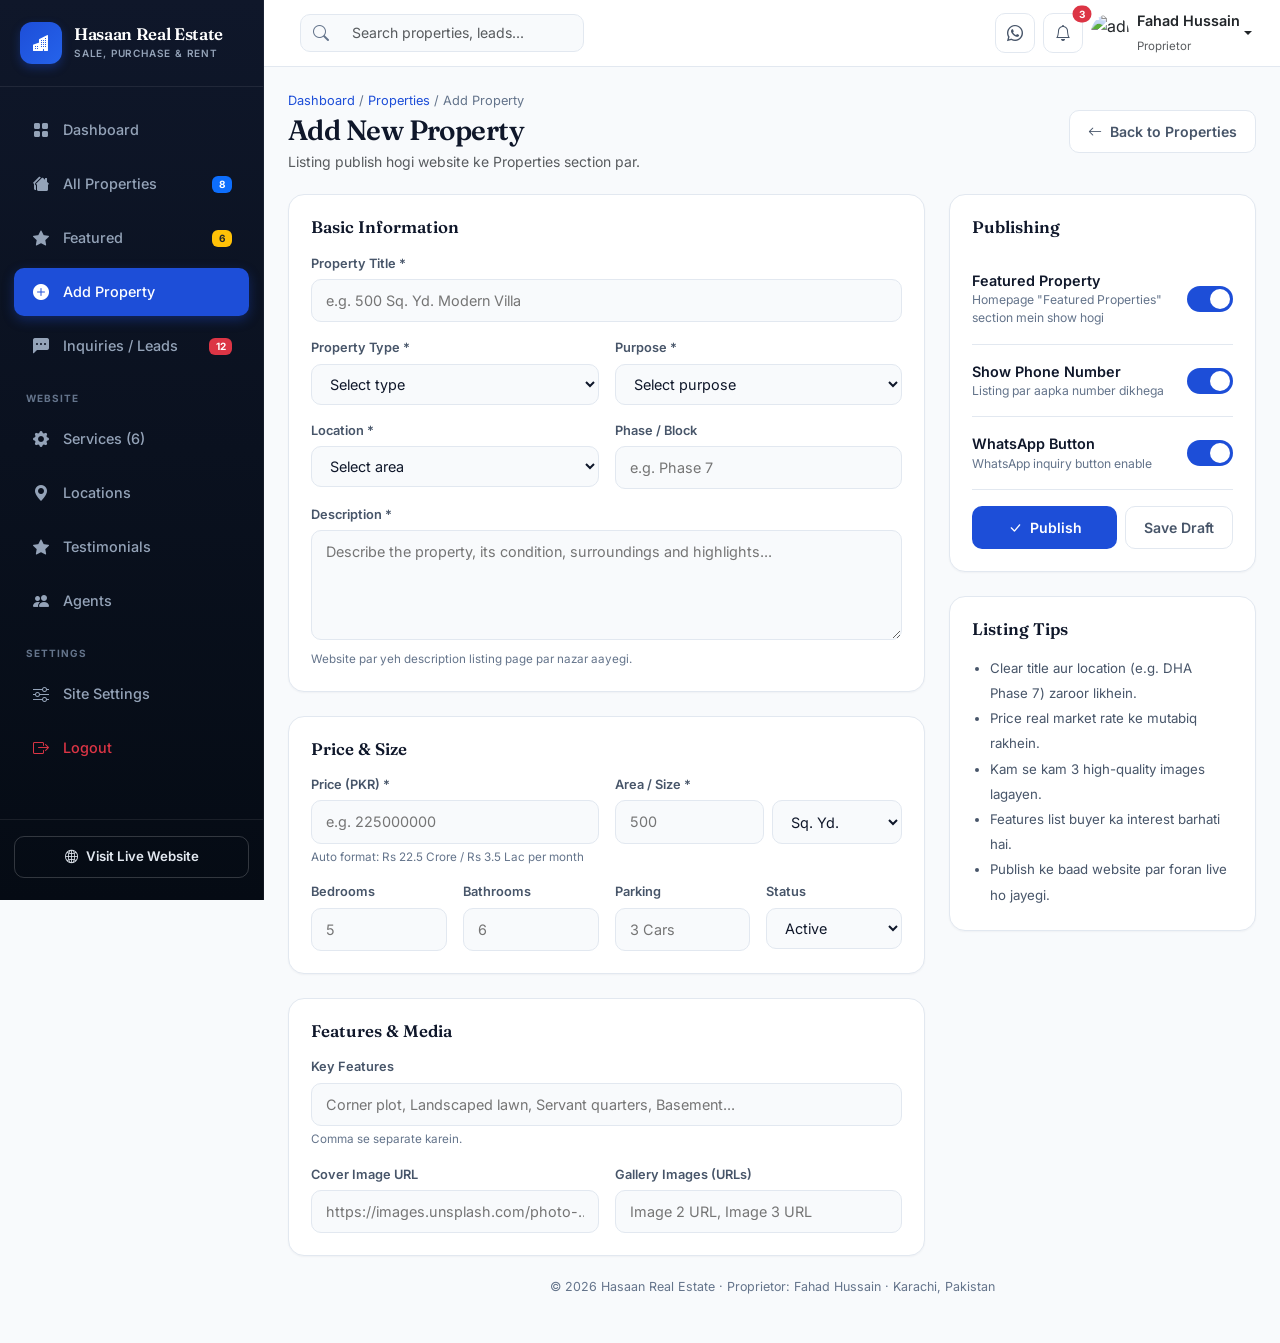
==== add-property.html @ 1128c4a3 "AdminPanel" ====
<!DOCTYPE html>
<html lang="en">
<head>
    <meta charset="UTF-8">
    <meta name="viewport" content="width=device-width, initial-scale=1.0">
    <title>Add Property | Hasaan Real Estate</title>

    <link href="https://fonts.googleapis.com/css2?family=Inter:wght@400;500;600;700;800&family=Fraunces:opsz,wght@9..144,500;9..144,600&display=swap" rel="stylesheet">
    <link href="https://cdn.jsdelivr.net/npm/bootstrap@5.3.2/dist/css/bootstrap.min.css" rel="stylesheet">
    <link rel="stylesheet" href="https://cdn.jsdelivr.net/npm/bootstrap-icons@1.11.1/font/bootstrap-icons.css">
    <link rel="stylesheet" href="dashboard.css">
</head>
<body>

<div class="d-flex">
    <div id="sidebar-root"></div>
    <div class="sidebar-overlay" id="sidebarOverlay"></div>

    <div id="content">
        <div id="topbar-root"></div>

        <div class="container-fluid p-4">
            <div class="page-head">
                <div>
                    <div class="breadcrumb-app mb-1"><a href="dashboard.html">Dashboard</a> / <a href="properties.html">Properties</a> / Add Property</div>
                    <h3 class="page-title mb-1">Add New Property</h3>
                    <p class="text-muted small mb-0">Listing publish hogi website ke Properties section par.</p>
                </div>
                <a href="properties.html" class="btn-ghost"><i class="bi bi-arrow-left"></i> Back to Properties</a>
            </div>

            <form data-demo data-msg="Property published successfully (demo).">
                <div class="row g-4">
                    <!-- Main form -->
                    <div class="col-12 col-xl-8">
                        <div class="panel mb-4">
                            <h5 class="panel-title mb-3">Basic Information</h5>
                            <div class="row g-3">
                                <div class="col-12">
                                    <label class="field-label">Property Title *</label>
                                    <input type="text" class="field" placeholder="e.g. 500 Sq. Yd. Modern Villa" required>
                                </div>
                                <div class="col-12 col-md-6">
                                    <label class="field-label">Property Type *</label>
                                    <select class="field" required>
                                        <option value="">Select type</option>
                                        <option>House</option>
                                        <option>Apartment</option>
                                        <option>Plot</option>
                                        <option>Commercial</option>
                                        <option>Office</option>
                                    </select>
                                </div>
                                <div class="col-12 col-md-6">
                                    <label class="field-label">Purpose *</label>
                                    <select class="field" required>
                                        <option value="">Select purpose</option>
                                        <option>Buy (For Sale)</option>
                                        <option>Rent (For Rent)</option>
                                    </select>
                                </div>
                                <div class="col-12 col-md-6">
                                    <label class="field-label">Location *</label>
                                    <select class="field" required>
                                        <option value="">Select area</option>
                                        <option>DHA Karachi</option>
                                        <option>Clifton</option>
                                        <option>Bahria Town</option>
                                        <option>PECHS</option>
                                        <option>Gulshan-e-Iqbal</option>
                                        <option>Gulistan-e-Jauhar</option>
                                        <option>North Nazimabad</option>
                                        <option>Other Karachi Areas</option>
                                    </select>
                                </div>
                                <div class="col-12 col-md-6">
                                    <label class="field-label">Phase / Block</label>
                                    <input type="text" class="field" placeholder="e.g. Phase 7">
                                </div>
                                <div class="col-12">
                                    <label class="field-label">Description *</label>
                                    <textarea class="field" placeholder="Describe the property, its condition, surroundings and highlights..." required></textarea>
                                    <div class="form-hint">Website par yeh description listing page par nazar aayegi.</div>
                                </div>
                            </div>
                        </div>

                        <div class="panel mb-4">
                            <h5 class="panel-title mb-3">Price &amp; Size</h5>
                            <div class="row g-3">
                                <div class="col-12 col-md-6">
                                    <label class="field-label">Price (PKR) *</label>
                                    <input type="text" class="field" placeholder="e.g. 225000000" required>
                                    <div class="form-hint">Auto format: Rs 22.5 Crore / Rs 3.5 Lac per month</div>
                                </div>
                                <div class="col-12 col-md-6">
                                    <label class="field-label">Area / Size *</label>
                                    <div class="d-flex gap-2">
                                        <input type="text" class="field" placeholder="500" required>
                                        <select class="field" style="max-width:130px;">
                                            <option>Sq. Yd.</option>
                                            <option>Sq. Ft.</option>
                                            <option>Marla</option>
                                            <option>Kanal</option>
                                        </select>
                                    </div>
                                </div>
                                <div class="col-6 col-md-3">
                                    <label class="field-label">Bedrooms</label>
                                    <input type="number" class="field" placeholder="5" min="0">
                                </div>
                                <div class="col-6 col-md-3">
                                    <label class="field-label">Bathrooms</label>
                                    <input type="number" class="field" placeholder="6" min="0">
                                </div>
                                <div class="col-6 col-md-3">
                                    <label class="field-label">Parking</label>
                                    <input type="text" class="field" placeholder="3 Cars">
                                </div>
                                <div class="col-6 col-md-3">
                                    <label class="field-label">Status</label>
                                    <select class="field">
                                        <option>Active</option>
                                        <option>Pending</option>
                                        <option>Sold / Rented</option>
                                    </select>
                                </div>
                            </div>
                        </div>

                        <div class="panel">
                            <h5 class="panel-title mb-3">Features &amp; Media</h5>
                            <div class="row g-3">
                                <div class="col-12">
                                    <label class="field-label">Key Features</label>
                                    <input type="text" class="field" placeholder="Corner plot, Landscaped lawn, Servant quarters, Basement...">
                                    <div class="form-hint">Comma se separate karein.</div>
                                </div>
                                <div class="col-12 col-md-6">
                                    <label class="field-label">Cover Image URL</label>
                                    <input type="url" class="field" placeholder="https://images.unsplash.com/photo-...">
                                </div>
                                <div class="col-12 col-md-6">
                                    <label class="field-label">Gallery Images (URLs)</label>
                                    <input type="text" class="field" placeholder="Image 2 URL, Image 3 URL">
                                </div>
                            </div>
                        </div>
                    </div>

                    <!-- Sidebar options -->
                    <div class="col-12 col-xl-4">
                        <div class="panel mb-4">
                            <h5 class="panel-title mb-3">Publishing</h5>
                            <div class="setting-row">
                                <div>
                                    <div class="prop-title">Featured Property</div>
                                    <div class="prop-loc">Homepage "Featured Properties" section mein show hogi</div>
                                </div>
                                <label class="switch">
                                    <input type="checkbox" checked>
                                    <span class="slider"></span>
                                </label>
                            </div>
                            <div class="setting-row">
                                <div>
                                    <div class="prop-title">Show Phone Number</div>
                                    <div class="prop-loc">Listing par aapka number dikhega</div>
                                </div>
                                <label class="switch">
                                    <input type="checkbox" checked>
                                    <span class="slider"></span>
                                </label>
                            </div>
                            <div class="setting-row">
                                <div>
                                    <div class="prop-title">WhatsApp Button</div>
                                    <div class="prop-loc">WhatsApp inquiry button enable</div>
                                </div>
                                <label class="switch">
                                    <input type="checkbox" checked>
                                    <span class="slider"></span>
                                </label>
                            </div>
                            <div class="d-flex gap-2 mt-3">
                                <button type="submit" class="btn-primary-app justify-content-center flex-grow-1"><i class="bi bi-check-lg"></i> Publish</button>
                                <button type="button" class="btn-ghost justify-content-center" data-action-msg="Draft saved (demo).">Save Draft</button>
                            </div>
                        </div>

                        <div class="panel">
                            <h5 class="panel-title mb-3">Listing Tips</h5>
                            <ul class="mb-0" style="font-size:0.83rem; color:var(--text-secondary); padding-left:18px; line-height:1.9;">
                                <li>Clear title aur location (e.g. DHA Phase 7) zaroor likhein.</li>
                                <li>Price real market rate ke mutabiq rakhein.</li>
                                <li>Kam se kam 3 high-quality images lagayen.</li>
                                <li>Features list buyer ka interest barhati hai.</li>
                                <li>Publish ke baad website par foran live ho jayegi.</li>
                            </ul>
                        </div>
                    </div>
                </div>
            </form>

            <p class="page-footer">&copy; 2026 Hasaan Real Estate &middot; Proprietor: Fahad Hussain &middot; Karachi, Pakistan</p>
        </div>
    </div>
</div>

<script src="https://cdn.jsdelivr.net/npm/bootstrap@5.3.2/dist/js/bootstrap.bundle.min.js"></script>
<script src="dashboard.js"></script>
</body>
</html>
---- dashboard.css ----
:root {
    --primary: #1d4ed8;
    --primary-hover: #1e40af;
    --primary-light: #eff6ff;
    --navy: #0f172a;
    --navy-deep: #050b14;
    --bg: #ffffff;
    --bg-alt: #f8fafc;
    --border: #e2e8f0;
    --text: #0f172a;
    --text-secondary: #475569;
    --text-muted: #64748b;
    --success: #16a34a;
    --sidebar-width: 264px;
}

* { box-sizing: border-box; }

html { overflow-x: hidden; }

body {
    font-family: 'Inter', sans-serif;
    background-color: var(--bg-alt);
    color: var(--text);
    -webkit-font-smoothing: antialiased;
}

.font-display { font-family: 'Fraunces', Georgia, serif; }

/* ---------- Sidebar ---------- */
#sidebar-root {
    flex: 0 0 var(--sidebar-width);
    width: var(--sidebar-width);
    align-self: stretch;
}

#sidebar {
    position: sticky;
    top: 0;
    width: var(--sidebar-width);
    height: 100vh;
    height: 100dvh;
    overflow-y: auto;
    overscroll-behavior: contain;
    background: linear-gradient(180deg, var(--navy) 0%, var(--navy-deep) 100%);
    transition: margin-left 0.3s ease;
    z-index: 1000;
    border-right: 1px solid rgba(255, 255, 255, 0.05);
}

#sidebar::-webkit-scrollbar { width: 6px; }
#sidebar::-webkit-scrollbar-track { background: transparent; }
#sidebar::-webkit-scrollbar-thumb { background: rgba(255, 255, 255, 0.16); border-radius: 999px; }

.brand-block {
    display: flex;
    align-items: center;
    gap: 12px;
    padding: 22px 20px;
    border-bottom: 1px solid rgba(255, 255, 255, 0.08);
}

.brand-icon {
    width: 42px;
    height: 42px;
    border-radius: 12px;
    display: flex;
    align-items: center;
    justify-content: center;
    background: linear-gradient(to bottom right, var(--primary), #2563eb);
    color: #fff;
    box-shadow: 0 4px 10px rgba(29, 78, 216, 0.35);
    flex-shrink: 0;
}

.brand-name {
    font-family: 'Fraunces', Georgia, serif;
    font-size: 1.05rem;
    font-weight: 600;
    color: #fff;
    line-height: 1.15;
    letter-spacing: -0.02em;
}

.brand-tagline {
    font-size: 10px;
    font-weight: 600;
    letter-spacing: 0.08em;
    text-transform: uppercase;
    color: #94a3b8;
    margin-top: 2px;
}

#sidebar .nav-link {
    color: #94a3b8;
    font-size: 0.9rem;
    font-weight: 500;
    padding: 11px 16px;
    border-radius: 10px;
    margin: 3px 14px;
    display: flex;
    align-items: center;
    gap: 12px;
    transition: 0.18s;
    border: 1px solid transparent;
    text-decoration: none;
}

#sidebar .nav-link i { font-size: 1rem; width: 20px; text-align: center; }

#sidebar .nav-link:hover {
    color: #fff;
    background-color: rgba(255, 255, 255, 0.06);
}

#sidebar .nav-link.active {
    color: #fff;
    background-color: var(--primary);
    box-shadow: 0 4px 12px rgba(29, 78, 216, 0.35);
}

#sidebar .nav-link .badge {
    margin-left: auto;
    font-size: 10px;
    font-weight: 700;
}

.sidebar-section {
    padding: 18px 26px 6px;
    font-size: 10px;
    font-weight: 700;
    letter-spacing: 0.1em;
    text-transform: uppercase;
    color: #64748b;
    list-style: none;
}

.sidebar-footer {
    margin-top: auto;
    padding: 16px 14px 22px;
    border-top: 1px solid rgba(255, 255, 255, 0.08);
}

.live-site-btn {
    display: flex;
    align-items: center;
    justify-content: center;
    gap: 8px;
    width: 100%;
    padding: 10px;
    border-radius: 10px;
    border: 1px solid rgba(255, 255, 255, 0.18);
    color: #e2e8f0;
    font-size: 0.83rem;
    font-weight: 600;
    text-decoration: none;
    transition: 0.2s;
}

.live-site-btn:hover {
    background: rgba(255, 255, 255, 0.08);
    color: #fff;
}

/* ---------- Main ---------- */
#content {
    flex: 1 1 auto;
    min-width: 0;
    min-height: 100vh;
    transition: width 0.3s ease;
}

#topbar-root { display: contents; }

.top-navbar {
    background-color: rgba(255, 255, 255, 0.95);
    backdrop-filter: blur(8px);
    border-bottom: 1px solid var(--border);
    padding: 10px 28px;
    position: sticky;
    top: 0;
    z-index: 900;
}

.search-box {
    background: var(--bg-alt);
    border: 1px solid var(--border);
    border-radius: 10px;
}

.search-box .input-group-text {
    background: transparent;
    border: 0;
    color: var(--text-muted);
}

.search-box .form-control {
    background: transparent;
    border: 0;
    font-size: 0.88rem;
}

.search-box .form-control:focus { box-shadow: none; }

.icon-btn {
    width: 40px;
    height: 40px;
    border-radius: 10px;
    border: 1px solid var(--border);
    background: #fff;
    display: inline-flex;
    align-items: center;
    justify-content: center;
    color: var(--text-secondary);
    transition: 0.2s;
    text-decoration: none;
}

.icon-btn:hover {
    border-color: var(--primary);
    color: var(--primary);
    background: var(--primary-light);
}

/* ---------- Cards ---------- */
.stat-card, .panel {
    background: #fff;
    border: 1px solid var(--border);
    border-radius: 16px;
    box-shadow: 0 1px 2px rgba(15, 23, 42, 0.04);
}

.stat-card {
    padding: 20px;
    transition: transform 0.2s, box-shadow 0.2s;
    height: 100%;
}

.stat-card:hover {
    transform: translateY(-3px);
    box-shadow: 0 12px 24px -12px rgba(15, 23, 42, 0.18);
}

.stat-label {
    font-size: 0.78rem;
    font-weight: 600;
    color: var(--text-muted);
    letter-spacing: 0.02em;
}

.stat-value {
    font-family: 'Fraunces', Georgia, serif;
    font-size: 1.85rem;
    font-weight: 600;
    color: var(--navy);
    line-height: 1.1;
}

.stat-delta { font-size: 0.75rem; font-weight: 600; }

.icon-box {
    width: 46px;
    height: 46px;
    border-radius: 12px;
    display: flex;
    align-items: center;
    justify-content: center;
    font-size: 1.25rem;
    flex-shrink: 0;
}

.panel { padding: 22px; }

.panel-title {
    font-family: 'Fraunces', Georgia, serif;
    font-size: 1.05rem;
    font-weight: 600;
    color: var(--navy);
    margin: 0;
}

.section-link {
    font-size: 0.82rem;
    font-weight: 600;
    color: var(--primary);
    text-decoration: none;
}

.section-link:hover { color: var(--primary-hover); text-decoration: underline; }

.page-title {
    font-family: 'Fraunces', Georgia, serif;
    font-weight: 600;
    letter-spacing: -0.02em;
    color: var(--navy);
}

/* ---------- Badges ---------- */
.badge-soft {
    font-size: 0.7rem;
    font-weight: 600;
    padding: 5px 10px;
    border-radius: 999px;
    display: inline-block;
}

.badge-sale { background: var(--primary-light); color: var(--primary); }
.badge-rent { background: #fff7ed; color: #c2410c; }
.badge-active { background: #f0fdf4; color: var(--success); }
.badge-pending { background: #f1f5f9; color: var(--text-muted); }
.badge-featured { background: #fefce8; color: #a16207; }
.badge-new { background: #eff6ff; color: var(--primary); }
.badge-danger-soft { background: #fef2f2; color: #dc2626; }
.badge-purple { background: #f5f3ff; color: #7c3aed; }

/* ---------- Buttons ---------- */
.btn-primary-app {
    background: var(--primary);
    color: #fff;
    border: 0;
    border-radius: 10px;
    font-size: 0.88rem;
    font-weight: 600;
    padding: 10px 18px;
    display: inline-flex;
    align-items: center;
    gap: 8px;
    transition: 0.2s;
    text-decoration: none;
}

.btn-primary-app:hover { background: var(--primary-hover); color: #fff; }

.btn-ghost {
    background: #fff;
    color: var(--text-secondary);
    border: 1px solid var(--border);
    border-radius: 10px;
    font-size: 0.88rem;
    font-weight: 600;
    padding: 10px 18px;
    display: inline-flex;
    align-items: center;
    gap: 8px;
    transition: 0.2s;
    text-decoration: none;
}

.btn-ghost:hover { border-color: var(--primary); color: var(--primary); background: var(--primary-light); }

.filter-chip {
    border: 1px solid var(--border);
    background: #fff;
    color: var(--text-secondary);
    border-radius: 999px;
    font-size: 0.8rem;
    font-weight: 600;
    padding: 7px 16px;
    transition: 0.18s;
}

.filter-chip:hover { border-color: var(--primary); color: var(--primary); }

.filter-chip.active {
    background: var(--primary);
    border-color: var(--primary);
    color: #fff;
}

/* ---------- Tables ---------- */
.table thead th {
    font-size: 0.72rem;
    font-weight: 700;
    text-transform: uppercase;
    letter-spacing: 0.06em;
    color: var(--text-muted);
    background: var(--bg-alt);
    border-bottom: 1px solid var(--border);
    padding: 12px 14px;
    white-space: nowrap;
}

.table tbody td {
    padding: 13px 14px;
    vertical-align: middle;
    border-color: var(--border);
    font-size: 0.88rem;
}

.table-hover tbody tr:hover { background: var(--bg-alt); }

.prop-thumb {
    width: 52px;
    height: 52px;
    border-radius: 10px;
    object-fit: cover;
    border: 1px solid var(--border);
}

.prop-title { font-weight: 600; color: var(--navy); font-size: 0.9rem; }
.prop-loc { font-size: 0.76rem; color: var(--text-muted); }
.price-tag { font-weight: 700; color: var(--navy); white-space: nowrap; }

.btn-table {
    width: 32px;
    height: 32px;
    border-radius: 8px;
    border: 1px solid var(--border);
    background: #fff;
    color: var(--text-secondary);
    display: inline-flex;
    align-items: center;
    justify-content: center;
    font-size: 0.85rem;
    transition: 0.18s;
    text-decoration: none;
}

.btn-table:hover { border-color: var(--primary); color: var(--primary); background: var(--primary-light); }
.btn-table.danger:hover { border-color: #dc2626; color: #dc2626; background: #fef2f2; }

/* ---------- Leads ---------- */
.lead-item {
    display: flex;
    gap: 12px;
    padding: 14px 0;
    border-bottom: 1px solid var(--border);
}

.lead-item:last-child { border-bottom: 0; padding-bottom: 0; }

.lead-avatar {
    width: 40px;
    height: 40px;
    border-radius: 50%;
    background: var(--primary-light);
    color: var(--primary);
    display: flex;
    align-items: center;
    justify-content: center;
    font-weight: 700;
    font-size: 0.85rem;
    flex-shrink: 0;
}

.lead-name { font-size: 0.9rem; font-weight: 600; color: var(--navy); }
.lead-msg { font-size: 0.8rem; color: var(--text-secondary); margin: 2px 0 6px; }
.lead-time { font-size: 0.72rem; color: var(--text-muted); }

/* ---------- Mini cards (services / areas) ---------- */
.mini-card {
    border: 1px solid var(--border);
    border-radius: 12px;
    padding: 14px;
    background: #fff;
    transition: 0.2s;
    height: 100%;
}

.mini-card:hover {
    border-color: rgba(29, 78, 216, 0.4);
    box-shadow: 0 6px 16px -10px rgba(29, 78, 216, 0.4);
}

.mini-card .mc-icon {
    width: 36px;
    height: 36px;
    border-radius: 10px;
    background: var(--primary-light);
    color: var(--primary);
    display: flex;
    align-items: center;
    justify-content: center;
    font-size: 1rem;
}

.mini-card h6 { font-size: 0.85rem; font-weight: 600; color: var(--navy); margin: 10px 0 4px; }
.mini-card p { font-size: 0.75rem; color: var(--text-muted); margin: 0; line-height: 1.45; }

/* ---------- Property cards ---------- */
.prop-card {
    background: #fff;
    border: 1px solid var(--border);
    border-radius: 16px;
    overflow: hidden;
    transition: 0.22s;
    height: 100%;
    display: flex;
    flex-direction: column;
    text-decoration: none;
    color: inherit;
}

.prop-card:hover {
    transform: translateY(-4px);
    box-shadow: 0 18px 30px -18px rgba(15, 23, 42, 0.35);
    border-color: rgba(29, 78, 216, 0.4);
}

.prop-card .pc-img {
    position: relative;
    height: 190px;
    overflow: hidden;
}

.prop-card .pc-img img {
    width: 100%;
    height: 100%;
    object-fit: cover;
    transition: transform 0.35s;
}

.prop-card:hover .pc-img img { transform: scale(1.05); }

.prop-card .pc-badges {
    position: absolute;
    top: 12px;
    left: 12px;
    display: flex;
    gap: 6px;
}

.prop-card .pc-body { padding: 16px; flex: 1; display: flex; flex-direction: column; }
.prop-card .pc-price { font-family: 'Fraunces', Georgia, serif; font-weight: 600; font-size: 1.1rem; color: var(--primary); }
.prop-card .pc-title { font-weight: 600; color: var(--navy); font-size: 0.95rem; margin-top: 4px; }
.prop-card .pc-loc { font-size: 0.78rem; color: var(--text-muted); margin-top: 2px; }
.prop-card .pc-meta {
    margin-top: auto;
    padding-top: 12px;
    border-top: 1px solid var(--border);
    display: flex;
    flex-wrap: wrap;
    gap: 12px;
    font-size: 0.76rem;
    color: var(--text-secondary);
}

/* ---------- Forms ---------- */
.field-label {
    font-size: 0.8rem;
    font-weight: 600;
    color: var(--text-secondary);
    margin-bottom: 6px;
    display: block;
}

.field {
    width: 100%;
    border: 1px solid var(--border);
    border-radius: 10px;
    padding: 10px 14px;
    font-size: 0.9rem;
    background: var(--bg-alt);
    color: var(--text);
    transition: 0.18s;
}

.field:focus {
    outline: none;
    border-color: var(--primary);
    background: #fff;
    box-shadow: 0 0 0 3px rgba(29, 78, 216, 0.12);
}

textarea.field { min-height: 110px; resize: vertical; }

.form-hint { font-size: 0.73rem; color: var(--text-muted); margin-top: 5px; }

/* ---------- Contact strip ---------- */
.contact-strip {
    background: linear-gradient(120deg, var(--navy) 0%, #0b1c33 55%, #12305c 100%);
    border-radius: 16px;
    color: #fff;
    padding: 24px;
}

.contact-strip .cs-label {
    font-size: 10px;
    text-transform: uppercase;
    letter-spacing: 0.1em;
    color: #93a5c1;
    font-weight: 700;
}

.contact-strip .cs-value { font-size: 0.9rem; font-weight: 600; color: #fff; }

.rating-pill {
    display: inline-flex;
    align-items: center;
    gap: 6px;
    background: rgba(255, 255, 255, 0.1);
    border: 1px solid rgba(255, 255, 255, 0.18);
    border-radius: 999px;
    padding: 5px 12px;
    font-size: 0.78rem;
    font-weight: 600;
}

/* ---------- Testimonials / agents ---------- */
.stars { color: #f59e0b; font-size: 0.85rem; letter-spacing: 2px; }

.quote-card {
    background: #fff;
    border: 1px solid var(--border);
    border-radius: 16px;
    padding: 22px;
    height: 100%;
    transition: 0.2s;
}

.quote-card:hover { box-shadow: 0 14px 28px -18px rgba(15, 23, 42, 0.35); }

.quote-card .q-text {
    font-size: 0.9rem;
    color: var(--text-secondary);
    line-height: 1.65;
    font-style: italic;
}

.agent-card {
    background: #fff;
    border: 1px solid var(--border);
    border-radius: 16px;
    padding: 22px;
    text-align: center;
    height: 100%;
    transition: 0.2s;
}

.agent-card:hover { transform: translateY(-3px); box-shadow: 0 14px 28px -18px rgba(15, 23, 42, 0.35); }

.agent-avatar {
    width: 74px;
    height: 74px;
    border-radius: 50%;
    object-fit: cover;
    margin: 0 auto 12px;
    border: 3px solid var(--primary-light);
}

/* ---------- Settings ---------- */
.setting-row {
    display: flex;
    justify-content: space-between;
    align-items: center;
    gap: 16px;
    padding: 16px 0;
    border-bottom: 1px solid var(--border);
}

.setting-row:last-child { border-bottom: 0; }

.switch {
    position: relative;
    width: 46px;
    height: 26px;
    flex-shrink: 0;
}

.switch input { opacity: 0; width: 0; height: 0; }

.switch .slider {
    position: absolute;
    cursor: pointer;
    inset: 0;
    background: #cbd5e1;
    border-radius: 999px;
    transition: 0.2s;
}

.switch .slider:before {
    content: "";
    position: absolute;
    height: 20px;
    width: 20px;
    left: 3px;
    top: 3px;
    background: #fff;
    border-radius: 50%;
    transition: 0.2s;
}

.switch input:checked + .slider { background: var(--primary); }
.switch input:checked + .slider:before { transform: translateX(20px); }

/* ---------- Page header block ---------- */
.page-head {
    display: flex;
    flex-wrap: wrap;
    justify-content: space-between;
    align-items: center;
    gap: 14px;
    margin-bottom: 22px;
}

.breadcrumb-app { font-size: 0.8rem; color: var(--text-muted); }
.breadcrumb-app a { color: var(--primary); text-decoration: none; }

/* ---------- Toast ---------- */
.toast-app {
    position: fixed;
    right: 24px;
    bottom: 24px;
    background: var(--navy);
    color: #fff;
    padding: 12px 18px;
    border-radius: 12px;
    font-size: 0.85rem;
    font-weight: 500;
    box-shadow: 0 16px 32px -16px rgba(0, 0, 0, 0.5);
    opacity: 0;
    transform: translateY(12px);
    transition: 0.25s;
    z-index: 2000;
    pointer-events: none;
}

.toast-app.show { opacity: 1; transform: translateY(0); }

/* ---------- Footer ---------- */
.page-footer {
    text-align: center;
    font-size: 0.78rem;
    color: var(--text-muted);
    padding: 22px 0 6px;
}

/* ---------- Responsive ---------- */
@media (max-width: 992px) {
    #sidebar-root {
        flex: 0 0 0;
        width: 0;
    }
    #sidebar {
        margin-left: calc(-1 * var(--sidebar-width));
        position: fixed;
        top: 0;
        left: 0;
        box-shadow: 10px 0 30px -14px rgba(0, 0, 0, 0.6);
    }
    #sidebar.active { margin-left: 0; }
    #content { width: 100%; }
    .sidebar-overlay {
        position: fixed;
        inset: 0;
        background: rgba(15, 23, 42, 0.5);
        z-index: 999;
        display: none;
    }
    .sidebar-overlay.show { display: block; }
}
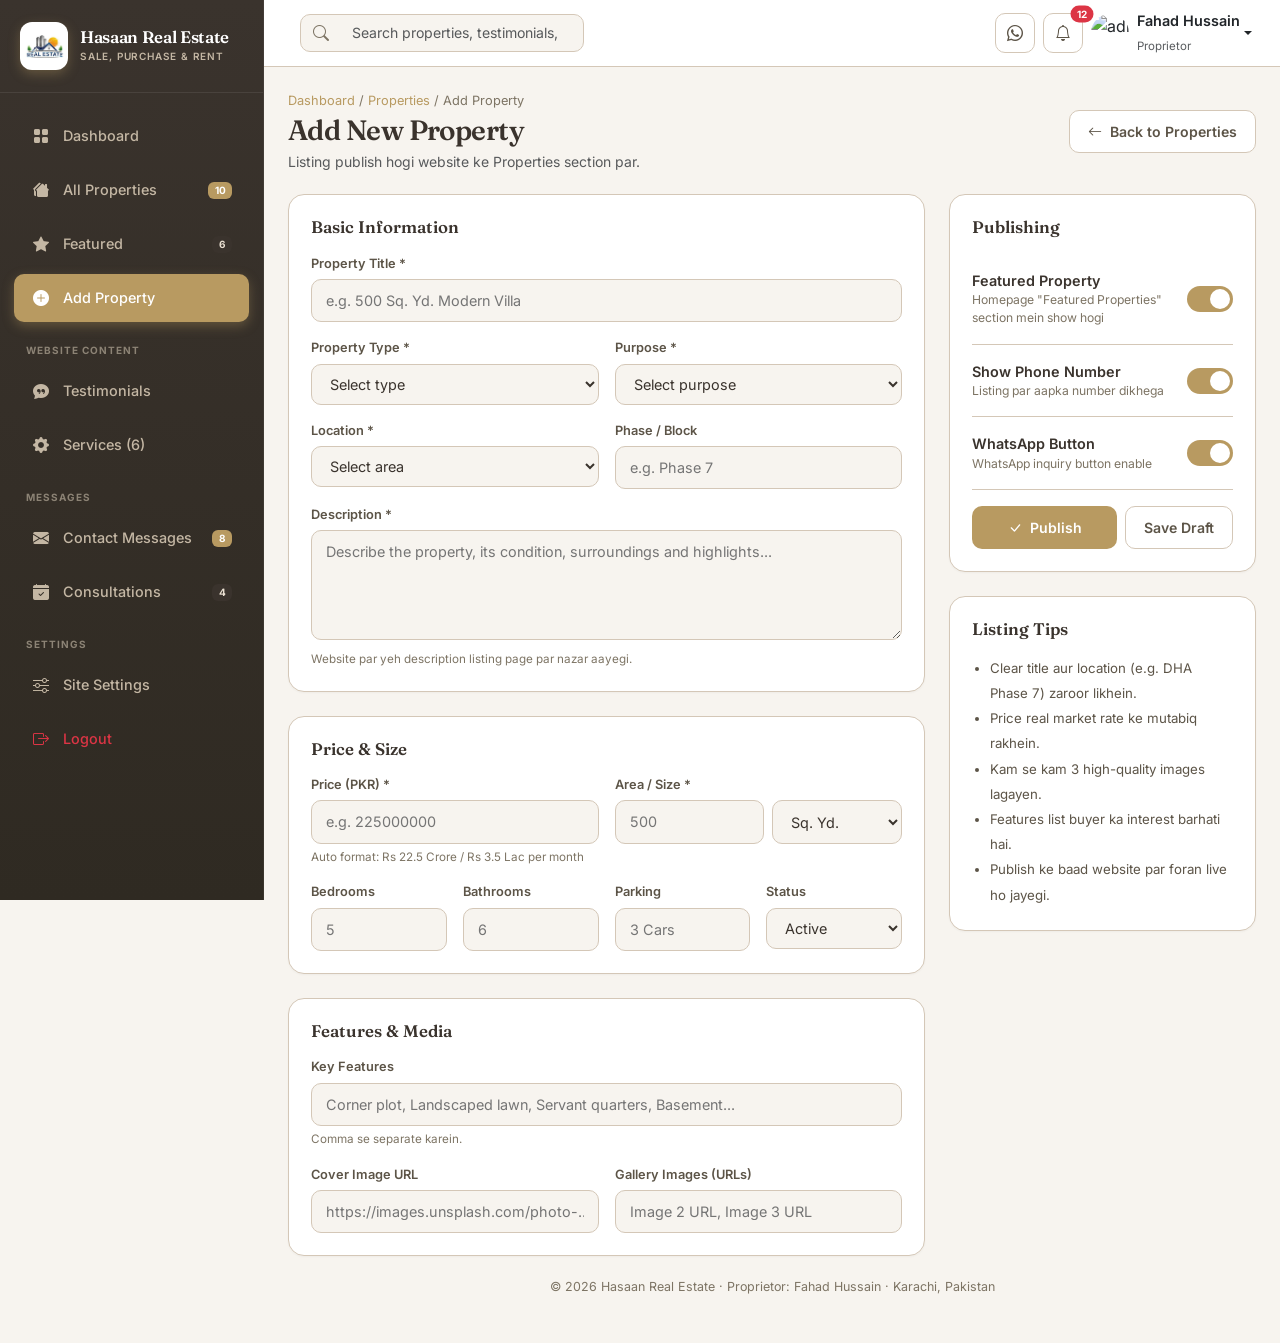
==== commit f7ea5d82: "update ui" ====
--- a/add-property.html
+++ b/add-property.html
@@ -5,6 +5,8 @@
     <meta name="viewport" content="width=device-width, initial-scale=1.0">
     <title>Add Property | Hasaan Real Estate</title>
 
+    <link rel="icon" type="image/jpeg" href="logo.jpeg">
+    <link rel="apple-touch-icon" href="logo.jpeg">
     <link href="https://fonts.googleapis.com/css2?family=Inter:wght@400;500;600;700;800&family=Fraunces:opsz,wght@9..144,500;9..144,600&display=swap" rel="stylesheet">
     <link href="https://cdn.jsdelivr.net/npm/bootstrap@5.3.2/dist/css/bootstrap.min.css" rel="stylesheet">
     <link rel="stylesheet" href="https://cdn.jsdelivr.net/npm/bootstrap-icons@1.11.1/font/bootstrap-icons.css">
--- a/dashboard.css
+++ b/dashboard.css
@@ -1,16 +1,19 @@
 :root {
-    --primary: #1d4ed8;
-    --primary-hover: #1e40af;
-    --primary-light: #eff6ff;
-    --navy: #0f172a;
-    --navy-deep: #050b14;
+    /* Luxury real estate palette — mirrors the public website theme */
+    --primary: #B89A61;                            /* Muted Gold */
+    --primary-hover: #A68B57;                      /* Darker Gold */
+    --primary-light: rgba(184, 154, 97, 0.12);     /* Soft Gold Tint */
+    --primary-glow: rgba(184, 154, 97, 0.30);
+    --terracotta: #B68A72;                         /* Secondary accent */
+    --navy: #3A332D;                               /* Dark Warm Brown */
+    --navy-deep: #2F2A22;                          /* Deepest Brown */
     --bg: #ffffff;
-    --bg-alt: #f8fafc;
-    --border: #e2e8f0;
-    --text: #0f172a;
-    --text-secondary: #475569;
-    --text-muted: #64748b;
-    --success: #16a34a;
+    --bg-alt: #F7F4EF;                             /* Warm Ivory */
+    --border: #D4C7B7;                             /* Beige-gray */
+    --text: #3A332D;
+    --text-secondary: #5C5447;
+    --text-muted: #7D7464;
+    --success: #16A34A;
     --sidebar-width: 264px;
 }
 
@@ -67,10 +70,31 @@
     display: flex;
     align-items: center;
     justify-content: center;
-    background: linear-gradient(to bottom right, var(--primary), #2563eb);
-    color: #fff;
-    box-shadow: 0 4px 10px rgba(29, 78, 216, 0.35);
+    background: linear-gradient(135deg, var(--primary) 0%, var(--terracotta) 100%);
+    color: #fff;
+    box-shadow: 0 4px 10px rgba(184, 154, 97, 0.35);
     flex-shrink: 0;
+}
+
+.brand-logo {
+    width: 48px;
+    height: 48px;
+    border-radius: 12px;
+    overflow: hidden;
+    display: flex;
+    align-items: center;
+    justify-content: center;
+    background: #fff;
+    box-shadow: 0 4px 12px rgba(184, 154, 97, 0.35);
+    flex-shrink: 0;
+}
+
+.brand-logo img {
+    width: 100%;
+    height: 100%;
+    display: block;
+    object-fit: contain;
+    padding: 3px;
 }
 
 .brand-name {
@@ -87,12 +111,12 @@
     font-weight: 600;
     letter-spacing: 0.08em;
     text-transform: uppercase;
-    color: #94a3b8;
+    color: #C4B7A4;
     margin-top: 2px;
 }
 
 #sidebar .nav-link {
-    color: #94a3b8;
+    color: #C4B7A4;
     font-size: 0.9rem;
     font-weight: 500;
     padding: 11px 16px;
@@ -116,7 +140,7 @@
 #sidebar .nav-link.active {
     color: #fff;
     background-color: var(--primary);
-    box-shadow: 0 4px 12px rgba(29, 78, 216, 0.35);
+    box-shadow: 0 4px 12px rgba(184, 154, 97, 0.35);
 }
 
 #sidebar .nav-link .badge {
@@ -124,6 +148,9 @@
     font-size: 10px;
     font-weight: 700;
 }
+
+.badge-gold { background-color: var(--primary); color: #fff; }
+.badge-navy { background-color: var(--navy); color: #E9DFD1; }
 
 .sidebar-section {
     padding: 18px 26px 6px;
@@ -131,7 +158,7 @@
     font-weight: 700;
     letter-spacing: 0.1em;
     text-transform: uppercase;
-    color: #64748b;
+    color: #8C8375;
     list-style: none;
 }
 
@@ -150,7 +177,7 @@
     padding: 10px;
     border-radius: 10px;
     border: 1px solid rgba(255, 255, 255, 0.18);
-    color: #e2e8f0;
+    color: #E9DFD1;
     font-size: 0.83rem;
     font-weight: 600;
     text-decoration: none;
@@ -227,7 +254,7 @@
     background: #fff;
     border: 1px solid var(--border);
     border-radius: 16px;
-    box-shadow: 0 1px 2px rgba(15, 23, 42, 0.04);
+    box-shadow: 0 1px 2px rgba(58, 51, 45, 0.04);
 }
 
 .stat-card {
@@ -238,7 +265,7 @@
 
 .stat-card:hover {
     transform: translateY(-3px);
-    box-shadow: 0 12px 24px -12px rgba(15, 23, 42, 0.18);
+    box-shadow: 0 12px 24px -12px rgba(58, 51, 45, 0.18);
 }
 
 .stat-label {
@@ -305,13 +332,13 @@
 }
 
 .badge-sale { background: var(--primary-light); color: var(--primary); }
-.badge-rent { background: #fff7ed; color: #c2410c; }
+.badge-rent { background: rgba(182, 138, 114, 0.15); color: #A5745C; }
 .badge-active { background: #f0fdf4; color: var(--success); }
-.badge-pending { background: #f1f5f9; color: var(--text-muted); }
-.badge-featured { background: #fefce8; color: #a16207; }
-.badge-new { background: #eff6ff; color: var(--primary); }
+.badge-pending { background: #F1ECE3; color: var(--text-muted); }
+.badge-featured { background: #F3ECDF; color: #8A6D3B; }
+.badge-new { background: var(--primary-light); color: var(--primary); }
 .badge-danger-soft { background: #fef2f2; color: #dc2626; }
-.badge-purple { background: #f5f3ff; color: #7c3aed; }
+.badge-purple { background: #EFE9E0; color: #6B6255; }
 
 /* ---------- Buttons ---------- */
 .btn-primary-app {
@@ -458,8 +485,8 @@
 }
 
 .mini-card:hover {
-    border-color: rgba(29, 78, 216, 0.4);
-    box-shadow: 0 6px 16px -10px rgba(29, 78, 216, 0.4);
+    border-color: rgba(184, 154, 97, 0.4);
+    box-shadow: 0 6px 16px -10px rgba(184, 154, 97, 0.4);
 }
 
 .mini-card .mc-icon {
@@ -493,8 +520,8 @@
 
 .prop-card:hover {
     transform: translateY(-4px);
-    box-shadow: 0 18px 30px -18px rgba(15, 23, 42, 0.35);
-    border-color: rgba(29, 78, 216, 0.4);
+    box-shadow: 0 18px 30px -18px rgba(58, 51, 45, 0.35);
+    border-color: rgba(184, 154, 97, 0.4);
 }
 
 .prop-card .pc-img {
@@ -559,7 +586,7 @@
     outline: none;
     border-color: var(--primary);
     background: #fff;
-    box-shadow: 0 0 0 3px rgba(29, 78, 216, 0.12);
+    box-shadow: 0 0 0 3px rgba(184, 154, 97, 0.12);
 }
 
 textarea.field { min-height: 110px; resize: vertical; }
@@ -568,7 +595,7 @@
 
 /* ---------- Contact strip ---------- */
 .contact-strip {
-    background: linear-gradient(120deg, var(--navy) 0%, #0b1c33 55%, #12305c 100%);
+    background: linear-gradient(120deg, var(--navy) 0%, var(--navy-deep) 55%, #4A4038 100%);
     border-radius: 16px;
     color: #fff;
     padding: 24px;
@@ -578,7 +605,7 @@
     font-size: 10px;
     text-transform: uppercase;
     letter-spacing: 0.1em;
-    color: #93a5c1;
+    color: #C4B7A4;
     font-weight: 700;
 }
 
@@ -608,7 +635,7 @@
     transition: 0.2s;
 }
 
-.quote-card:hover { box-shadow: 0 14px 28px -18px rgba(15, 23, 42, 0.35); }
+.quote-card:hover { box-shadow: 0 14px 28px -18px rgba(58, 51, 45, 0.35); }
 
 .quote-card .q-text {
     font-size: 0.9rem;
@@ -627,7 +654,7 @@
     transition: 0.2s;
 }
 
-.agent-card:hover { transform: translateY(-3px); box-shadow: 0 14px 28px -18px rgba(15, 23, 42, 0.35); }
+.agent-card:hover { transform: translateY(-3px); box-shadow: 0 14px 28px -18px rgba(58, 51, 45, 0.35); }
 
 .agent-avatar {
     width: 74px;
@@ -663,7 +690,7 @@
     position: absolute;
     cursor: pointer;
     inset: 0;
-    background: #cbd5e1;
+    background: #D4C7B7;
     border-radius: 999px;
     transition: 0.2s;
 }
@@ -743,7 +770,7 @@
     .sidebar-overlay {
         position: fixed;
         inset: 0;
-        background: rgba(15, 23, 42, 0.5);
+        background: rgba(58, 51, 45, 0.5);
         z-index: 999;
         display: none;
     }
